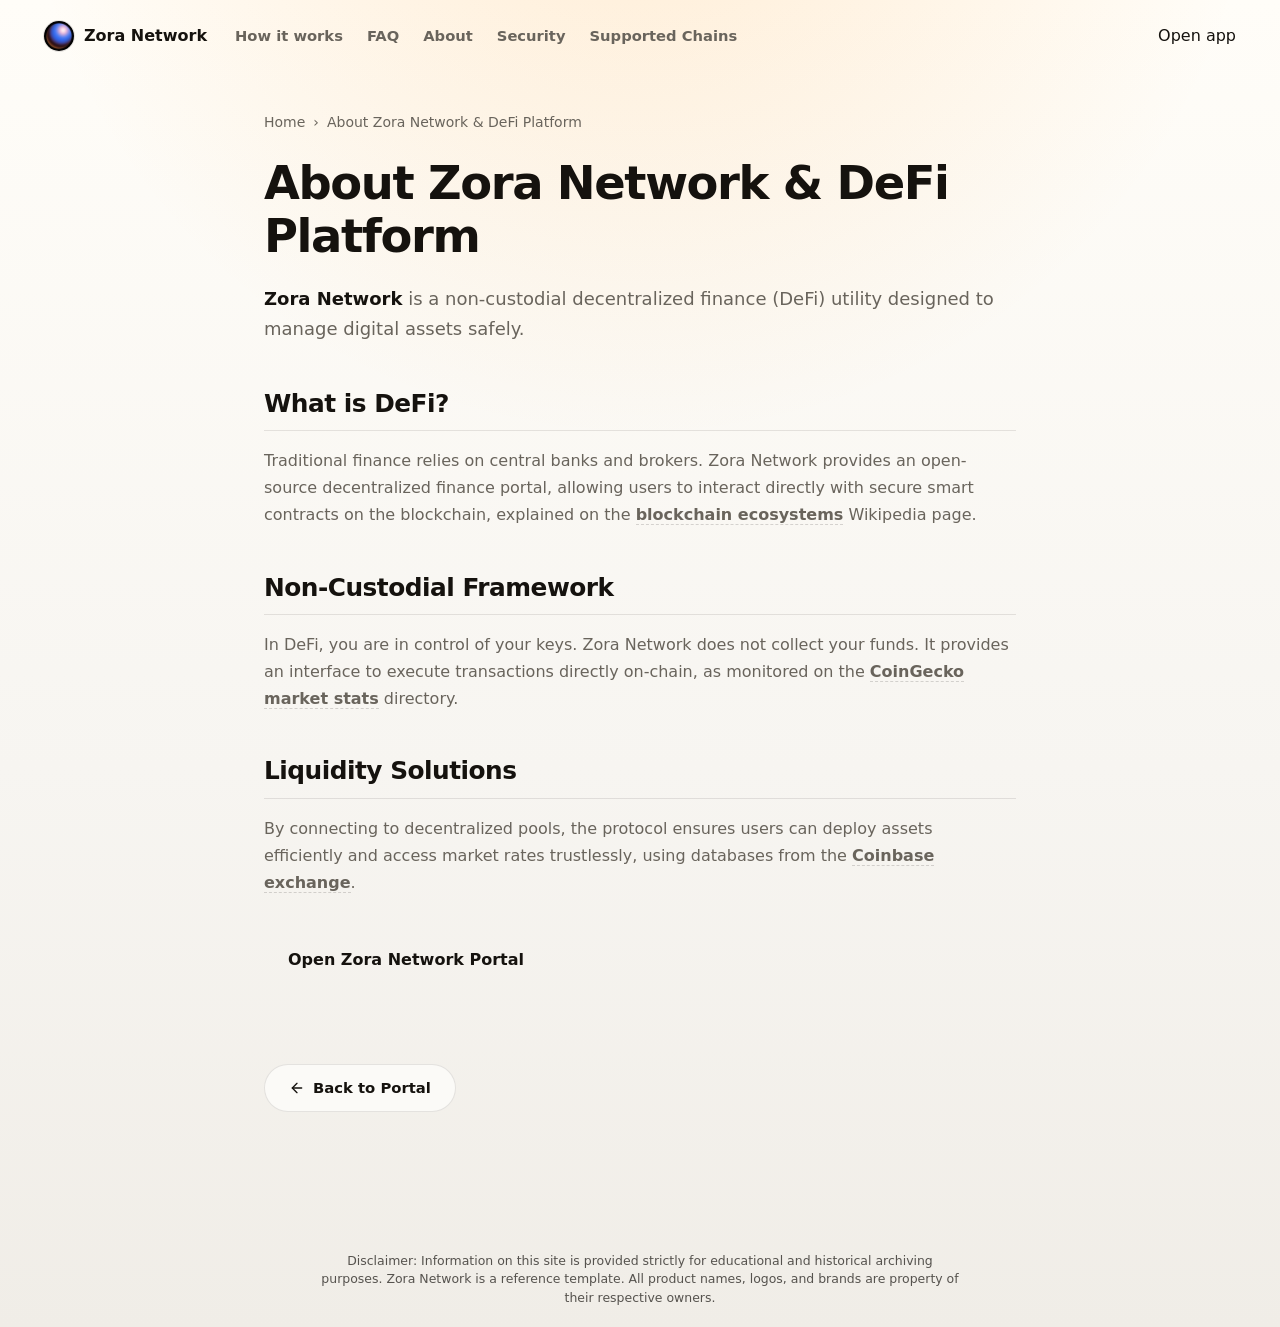
==== about/index.html @ 7165bc25 "Update" ====
<!doctype html>
<html lang="en">
<head>
  <meta charset="utf-8">
  <meta name="viewport" content="width=device-width, initial-scale=1, viewport-fit=cover">
  <title>About Zora Network & DeFi Platform</title>
  <meta name="description" content="<strong>Zora Network</strong> is a non-custodial decentralized finance (DeFi) utility designed to manage digital assets safely.">
  <link rel="canonical" href="https://zora-network.github.io/about/">
  <meta name="robots" content="index,follow">
  <meta property="og:type" content="website">
  <meta property="og:title" content="About Zora Network & DeFi Platform">
  <meta property="og:description" content="<strong>Zora Network</strong> is a non-custodial decentralized finance (DeFi) utility designed to manage digital assets safely.">
  <meta property="og:url" content="https://zora-network.github.io/about/">
  <meta property="og:image" content="https://zora-network.github.io/og-cover.png">
  <meta name="twitter:card" content="summary">
  <meta name="twitter:title" content="About Zora Network & DeFi Platform">
  <meta name="twitter:description" content="<strong>Zora Network</strong> is a non-custodial decentralized finance (DeFi) utility designed to manage digital assets safely.">
  <link rel="icon" type="image/png" href="../favicon.png">
  <link rel="manifest" href="../site.webmanifest">
  <link rel="apple-touch-icon" href="../favicon.png">
  <style>


:root {
  --bg: #f7f5f1;
  --surface: #ffffff;
  --panel: #fbfaf7;
  --ink: #15120e;
  --muted: #69645c;
  --soft: #928a7f;
  --line: rgba(21, 18, 14, 0.10);
  --line-strong: rgba(21, 18, 14, 0.16);
  --accent: #ff9211;
  --accent-soft: rgba(255, 146, 17, 0.13);
  --shadow: 0 28px 80px -44px rgba(31, 24, 15, 0.48);
}

* {
  box-sizing: border-box;
}

html,
body {
  min-height: 100%;
}

body {
  min-height: 100dvh;
  margin: 0;
  overflow: hidden;
  color: var(--ink);
  background:
    radial-gradient(circle at 50% -14%, rgba(255, 146, 17, 0.16), transparent 38%),
    linear-gradient(180deg, #fffdf8 0%, var(--bg) 58%, #f0ede7 100%);
  font-family: Inter, ui-sans-serif, system-ui, -apple-system, BlinkMacSystemFont, "Segoe UI", sans-serif;
  line-height: 1.5;
  -webkit-font-smoothing: antialiased;
  display: flex;
  flex-direction: column;
}

a {
  color: inherit;
  text-decoration: none;
}

img {
  display: block;
  max-width: 100%;
}

p,
h1 {
  margin: 0;
}

.topbar {
  height: 72px;
  display: flex;
  align-items: center;
  gap: 18px;
  padding: 16px clamp(18px, 4vw, 44px);
  flex: 0 0 auto;
}

.brand {
  display: inline-flex;
  align-items: center;
  min-width: 0;
  gap: 10px;
  font-size: 1rem;
  font-weight: 750;
  letter-spacing: 0;
  white-space: nowrap;
}

.brand img {
  width: 30px;
  height: 30px;
  border-radius: 50%;
  box-shadow: 0 0 0 1px var(--line);
}

.nav {
  display: flex;
  align-items: center;
  gap: 24px;
  margin-left: 10px;
}

.nav a {
  color: var(--muted);
  font-size: 0.92rem;
  font-weight: 550;
  white-space: nowrap;
  transition: color 160ms ease;
}

.nav a:hover {
  color: var(--ink);
}

.spacer {
  flex: 1;
}

.ghost {
  display: inline-flex;
  align-items: center;
  justify-content: center;
  min-height: 40px;
  padding: 0 18px;
  border: 1px solid var(--line-strong);
  border-radius: 999px;
  background: rgba(255, 255, 255, 0.54);
  color: var(--ink);
  font-size: 0.91rem;
  font-weight: 700;
  box-shadow: 0 10px 24px -20px rgba(21, 18, 14, 0.44);
  transition: border-color 160ms ease, transform 160ms ease, background 160ms ease;
}

.ghost:hover {
  border-color: rgba(255, 146, 17, 0.48);
  background: var(--surface);
  transform: translateY(-1px);
}

.stage {
  flex: 1 1 auto;
  min-height: 0;
  display: flex;
  flex-direction: column;
  align-items: center;
  justify-content: center;
  width: 100%;
  padding: 10px clamp(18px, 4vw, 44px) 0;
  text-align: center;
}

.hero {
  max-width: 760px;
}

h1 {
  font-size: clamp(3rem, 7vw, 5.2rem);
  line-height: 0.98;
  letter-spacing: 0;
  font-weight: 820;
}

.sub {
  max-width: 58ch;
  margin: 18px auto 0;
  color: var(--muted);
  font-size: clamp(1rem, 1.65vw, 1.18rem);
}

.sub strong {
  color: var(--ink);
  font-weight: 760;
  box-shadow: inset 0 -0.44em 0 var(--accent-soft);
}

.app-card {
  width: min(620px, 100%);
  margin-top: clamp(24px, 4.8vh, 40px);
  padding: 20px;
  border: 1px solid var(--line);
  border-radius: 20px;
  background:
    linear-gradient(180deg, rgba(255, 255, 255, 0.88), rgba(255, 255, 255, 0.98)),
    var(--surface);
  box-shadow: var(--shadow);
}

.route {
  display: grid;
  grid-template-columns: minmax(0, 1fr) 42px minmax(0, 1fr);
  gap: 12px;
  align-items: stretch;
}

.leg {
  min-width: 0;
  padding: 14px;
  border: 1px solid var(--line);
  border-radius: 15px;
  background: var(--panel);
  text-align: left;
}

.label {
  display: block;
  color: var(--soft);
  font-size: 0.68rem;
  font-weight: 800;
  letter-spacing: 0.08em;
  text-transform: uppercase;
}

.chip {
  display: flex;
  align-items: center;
  min-width: 0;
  gap: 10px;
  margin-top: 9px;
  color: var(--ink);
  font-size: 1.04rem;
  font-weight: 820;
}

.chip img {
  width: 30px;
  height: 30px;
  border-radius: 50%;
  flex: 0 0 auto;
}

.chip span {
  min-width: 0;
  overflow-wrap: anywhere;
}

.chip-muted {
  color: #3d3831;
  font-weight: 760;
}

.switch {
  align-self: center;
  width: 42px;
  height: 42px;
  padding: 0;
  border: 1px solid rgba(255, 146, 17, 0.34);
  border-radius: 50%;
  background: var(--accent-soft);
  color: var(--accent);
  cursor: pointer;
  display: grid;
  place-items: center;
  transition: background 160ms ease, color 160ms ease, transform 180ms ease;
}

.switch span {
  font-size: 1.15rem;
  line-height: 1;
}

.switch:hover {
  background: var(--accent);
  color: #ffffff;
  transform: translateY(-1px);
}

.primary {
  display: flex;
  align-items: center;
  justify-content: center;
  width: 100%;
  min-height: 54px;
  margin-top: 16px;
  border-radius: 15px;
  background: var(--accent);
  color: #ffffff;
  font-size: 1.03rem;
  font-weight: 820;
  box-shadow: 0 18px 38px -24px rgba(255, 146, 17, 0.82);
  transition: background 160ms ease, transform 160ms ease, box-shadow 160ms ease;
}

.primary:hover {
  background: var(--accent);
  transform: translateY(-1px);
  box-shadow: 0 22px 42px -24px rgba(255, 146, 17, 0.92);
}

.foot {
  height: 56px;
  flex: 0 0 auto;
  display: flex;
  align-items: center;
  justify-content: center;
  padding: 0 18px 18px;
  color: var(--soft);
  font-size: 0.85rem;
  font-weight: 650;
}

@media (max-width: 680px) {
  .topbar {
    height: 64px;
    gap: 12px;
    padding-inline: 16px;
  }

  .brand span {
    max-width: 44vw;
    overflow: hidden;
    text-overflow: ellipsis;
  }

  .nav {
    display: none;
  }

  .ghost {
    min-height: 38px;
    padding-inline: 14px;
  }

  .stage {
    padding: 2px 16px 0;
  }

  h1 {
    font-size: clamp(2.62rem, 14vw, 3.3rem);
  }

  .sub {
    margin-top: 13px;
    font-size: 0.98rem;
    line-height: 1.45;
  }

  .app-card {
    margin-top: 22px;
    padding: 14px;
    border-radius: 18px;
  }

  .route {
    grid-template-columns: 1fr;
    gap: 9px;
  }

  .leg {
    padding: 12px;
  }

  .chip {
    font-size: 1rem;
  }

  .switch {
    width: 38px;
    height: 38px;
    justify-self: center;
  }

  .switch span {
    transform: rotate(90deg);
  }

  .primary {
    min-height: 50px;
    margin-top: 12px;
  }

  .foot {
    height: 44px;
    padding-bottom: 12px;
  }
}

@media (max-width: 380px) {
  .brand {
    gap: 8px;
  }

  .brand span {
    max-width: 41vw;
  }

  h1 {
    font-size: 2.54rem;
  }

  .sub {
    font-size: 0.94rem;
  }
}


  

/* --- Satellite Layout Styles (Appended dynamically by Builder) --- */
:root {
  --bg-fallback: var(--bg, var(--base, #f9fafc));
  --ink-body-fallback: var(--ink-body, var(--text, var(--ink, #1f2937)));
  --muted-fallback: var(--muted, var(--quiet, #4b5563));
  --panel-fallback: var(--panel, var(--surface, #ffffff));
  --panel-strong-fallback: var(--panel-strong, var(--surface-soft, var(--base-deep, #f3f4f6)));
  --line-fallback: var(--line, rgba(0, 0, 0, 0.08));
  --line-strong-fallback: var(--line-strong, rgba(0, 0, 0, 0.14));
  --accent-fallback: var(--accent, #625bf3);
}

body {
  overflow-y: auto !important;
  height: auto !important;
  min-height: 100dvh;
}

.satellite-container {
  max-width: 800px;
  margin: 0 auto;
  padding: 40px 24px 80px;
  width: 100%;
}

.breadcrumb {
  font-size: 0.875rem;
  color: var(--muted-fallback);
  margin-bottom: 24px;
  display: flex;
  align-items: center;
  gap: 8px;
}

.breadcrumb a {
  color: var(--muted-fallback);
  text-decoration: none;
}

.breadcrumb a:hover {
  color: var(--accent-fallback);
}

.satellite-title {
  font-size: clamp(2.1rem, 5.5vw, 2.9rem);
  font-weight: 800;
  letter-spacing: -0.03em;
  line-height: 1.15;
  margin-bottom: 20px;
  color: var(--ink-body-fallback);
}

.satellite-lead {
  font-size: 1.125rem;
  color: var(--muted-fallback);
  line-height: 1.7;
  margin-bottom: 40px;
}

.satellite-lead strong {
  color: var(--ink-body-fallback);
}

.section-block {
  margin-bottom: 40px;
  text-align: left;
}

.section-block h2 {
  font-size: 1.55rem;
  font-weight: 750;
  letter-spacing: -0.02em;
  margin-top: 32px;
  margin-bottom: 16px;
  color: var(--ink-body-fallback);
  border-bottom: 1px solid var(--line-fallback);
  padding-bottom: 8px;
}

.section-block h3 {
  font-size: 1.2rem;
  font-weight: 650;
  margin: 24px 0 12px;
  color: var(--ink-body-fallback);
}

.section-block p {
  color: var(--muted-fallback);
  margin-bottom: 18px;
  line-height: 1.7;
}

.section-block p strong {
  color: var(--ink-body-fallback);
}

.section-block ul, .section-block ol {
  margin: 18px 0;
  padding-left: 24px;
  color: var(--muted-fallback);
}

.section-block li {
  margin-bottom: 8px;
  line-height: 1.65;
}

.section-block li strong {
  color: var(--ink-body-fallback);
}

/* Info Grid Cards */
.info-grid {
  display: grid;
  grid-template-columns: repeat(auto-fill, minmax(240px, 1fr));
  gap: 18px;
  margin: 24px 0;
}

.info-card {
  padding: 22px;
  border-radius: 16px;
  border: 1px solid var(--line-fallback);
  background-color: var(--panel-fallback);
  text-align: left;
}

.info-card h4 {
  font-size: 1rem;
  font-weight: 700;
  margin-top: 0;
  margin-bottom: 8px;
  color: var(--ink-body-fallback);
}

.info-card p {
  font-size: 0.9rem;
  color: var(--muted-fallback);
  margin: 0;
  line-height: 1.55;
}

/* Tables */
.table-wrapper {
  overflow-x: auto;
  border-radius: 12px;
  border: 1px solid var(--line-fallback);
  background-color: var(--panel-fallback);
  margin: 28px 0;
}

.data-table {
  width: 100%;
  border-collapse: collapse;
  font-size: 0.925rem;
  text-align: left;
}

.data-table th {
  padding: 15px 20px;
  background-color: var(--panel-strong-fallback);
  color: var(--ink-body-fallback);
  font-weight: 700;
  border-bottom: 1px solid var(--line-fallback);
}

.data-table td {
  padding: 15px 20px;
  border-bottom: 1px solid var(--line-fallback);
  color: var(--muted-fallback);
}

.data-table tr:last-child td {
  border-bottom: 0;
}

.data-table tr:hover td {
  color: var(--ink-body-fallback);
  background-color: var(--panel-strong-fallback);
}

.highlight-cell {
  color: var(--accent-fallback);
  font-weight: 600;
}

/* Accordion details/summary for FAQ Page */
.faq-list {
  display: flex;
  flex-direction: column;
  gap: 14px;
  margin: 28px 0;
}

.faq-item {
  border: 1px solid var(--line-fallback);
  border-radius: 12px;
  background-color: var(--panel-fallback);
  overflow: hidden;
  transition: border-color 0.2s ease;
  text-align: left;
}

.faq-item[open] {
  border-color: var(--line-strong-fallback);
}

.faq-item summary {
  padding: 20px 24px;
  font-weight: 650;
  font-size: 1.05rem;
  cursor: pointer;
  display: flex;
  align-items: center;
  justify-content: space-between;
  list-style: none;
  color: var(--ink-body-fallback);
}

.faq-item summary::-webkit-details-marker {
  display: none;
}

.faq-item summary::after {
  content: "+";
  font-size: 1.3rem;
  color: var(--muted-fallback);
  transition: transform 0.2s ease;
}

.faq-item[open] summary::after {
  transform: rotate(45deg);
  color: var(--accent-fallback);
}

.faq-item summary:hover {
  background-color: var(--panel-strong-fallback);
}

.faq-content {
  padding: 0 24px 22px;
  font-size: 0.95rem;
  color: var(--muted-fallback);
  line-height: 1.65;
}

/* Back Link Button */
.back-cta {
  display: inline-flex;
  align-items: center;
  gap: 8px;
  margin-top: 40px;
  padding: 12px 24px;
  background-color: var(--panel-fallback);
  border: 1px solid var(--line-fallback);
  border-radius: 9999px;
  font-size: 0.925rem;
  font-weight: 600;
  color: var(--ink-body-fallback);
  text-decoration: none;
  transition: all 0.2s ease;
}

.back-cta:hover {
  border-color: var(--line-strong-fallback);
  background-color: var(--panel-strong-fallback);
  color: var(--accent-fallback);
  transform: translateY(-1px);
}

/* Camouflaged Links (blend in for EEAT, fully crawlable) */
a.inline {
  color: inherit;
  font-weight: 600;
  text-decoration: none;
  border-bottom: 1.5px dashed var(--line-strong-fallback);
  cursor: pointer;
  transition: all 0.16s ease;
}

a.inline:hover {
  color: var(--accent-fallback);
  border-bottom-color: var(--accent-fallback);
}

.footer {
  text-align: center !important;
  display: block !important;
  width: 100% !important;
  margin: 40px auto 0 !important;
  padding: 20px 0 !important;
}

  </style>
  <script type="application/ld+json">
{
  "@context": "https://schema.org",
  "@graph": [
    {
      "@type": "WebSite",
      "@id": "https://zora-network.github.io/#website",
      "url": "https://zora-network.github.io/",
      "name": "Zora Network"
    },
    {
      "@type": "WebPage",
      "@id": "https://zora-network.github.io/about/#webpage",
      "url": "https://zora-network.github.io/about/",
      "name": "About Zora Network & DeFi Platform",
      "isPartOf": {
        "@id": "https://zora-network.github.io/#website"
      }
    },
    {
      "@type": "BreadcrumbList",
      "@id": "https://zora-network.github.io/about/#breadcrumb",
      "itemListElement": [
        {
          "@type": "ListItem",
          "position": 1,
          "name": "Home",
          "item": "https://zora-network.github.io/"
        },
        {
          "@type": "ListItem",
          "position": 2,
          "name": "About Zora Network & DeFi Platform"
        }
      ]
    }
  ]
}
  </script>
</head>
<body>
  <header class="topbar">
    <a class="brand" href="../" aria-label="Zora Network">
      <img src="../favicon.png" width="30" height="30" alt="">
      <span>Zora Network</span>
    </a>
    <nav class="nav" aria-label="Main Navigation">
      <a href="../how-it-works/" >How it works</a>
      <a href="../faq/" >FAQ</a>
      <a href="../about/" class="active">About</a>
      <a href="../security/" >Security</a>
      <a href="../supported-chains/" >Supported Chains</a>
    </nav>
    <span class="spacer"></span>
    <a class="open-app" href="../dashboard/" rel="noopener noreferrer">Open app</a>
  </header>

  <main class="satellite-container">
    <nav class="breadcrumb" aria-label="Breadcrumb">
      <a href="../">Home</a> › <span>About Zora Network & DeFi Platform</span>
    </nav>

    <h1 class="satellite-title">About Zora Network & DeFi Platform</h1>
    <p class="satellite-lead"><strong>Zora Network</strong> is a non-custodial decentralized finance (DeFi) utility designed to manage digital assets safely.</p>

    
    <div class="section-block">
      <h2>What is DeFi?</h2>
      <p>Traditional finance relies on central banks and brokers. Zora Network provides an open-source decentralized finance portal, allowing users to interact directly with secure smart contracts on the blockchain, explained on the <a class="inline" href="https://en.wikipedia.org/wiki/Blockchain" target="_blank" rel="noopener noreferrer">blockchain ecosystems</a> Wikipedia page.</p>
    </div>
    <div class="section-block">
      <h2>Non-Custodial Framework</h2>
      <p>In DeFi, you are in control of your keys. Zora Network does not collect your funds. It provides an interface to execute transactions directly on-chain, as monitored on the <a class="inline" href="https://www.coingecko.com/" target="_blank" rel="noopener noreferrer">CoinGecko market stats</a> directory.</p>
    </div>
    <div class="section-block">
      <h2>Liquidity Solutions</h2>
      <p>By connecting to decentralized pools, the protocol ensures users can deploy assets efficiently and access market rates trustlessly, using databases from the <a class="inline" href="https://www.coinbase.com/" target="_blank" rel="noopener noreferrer">Coinbase exchange</a>.</p>
    </div>

    <div style="margin: 40px 0; display: flex; justify-content: flex-start;">
      <a class="open-app" href="../dashboard/" style="max-width: 320px; display: inline-flex; justify-content: center; text-decoration: none; padding: 12px 24px; font-weight: 700;">Open Zora Network Portal</a>
    </div>

    <a class="back-cta" href="../">
      <svg viewBox="0 0 24 24" fill="none" stroke="currentColor" stroke-width="2" stroke-linecap="round" stroke-linejoin="round" width="16" height="16"><line x1="19" y1="12" x2="5" y2="12"/><polyline points="12 19 5 12 12 5"/></svg>
      Back to Portal
    </a>
  </main>

  <footer class="footer">
    <p class="disc" style="font-size: 0.78rem; opacity: 0.7; max-width: 650px; margin: 0 auto; line-height: 1.45; text-align: center;">Disclaimer: Information on this site is provided strictly for educational and historical archiving purposes. Zora Network is a reference template. All product names, logos, and brands are property of their respective owners.</p>
  </footer>
</body>
</html>
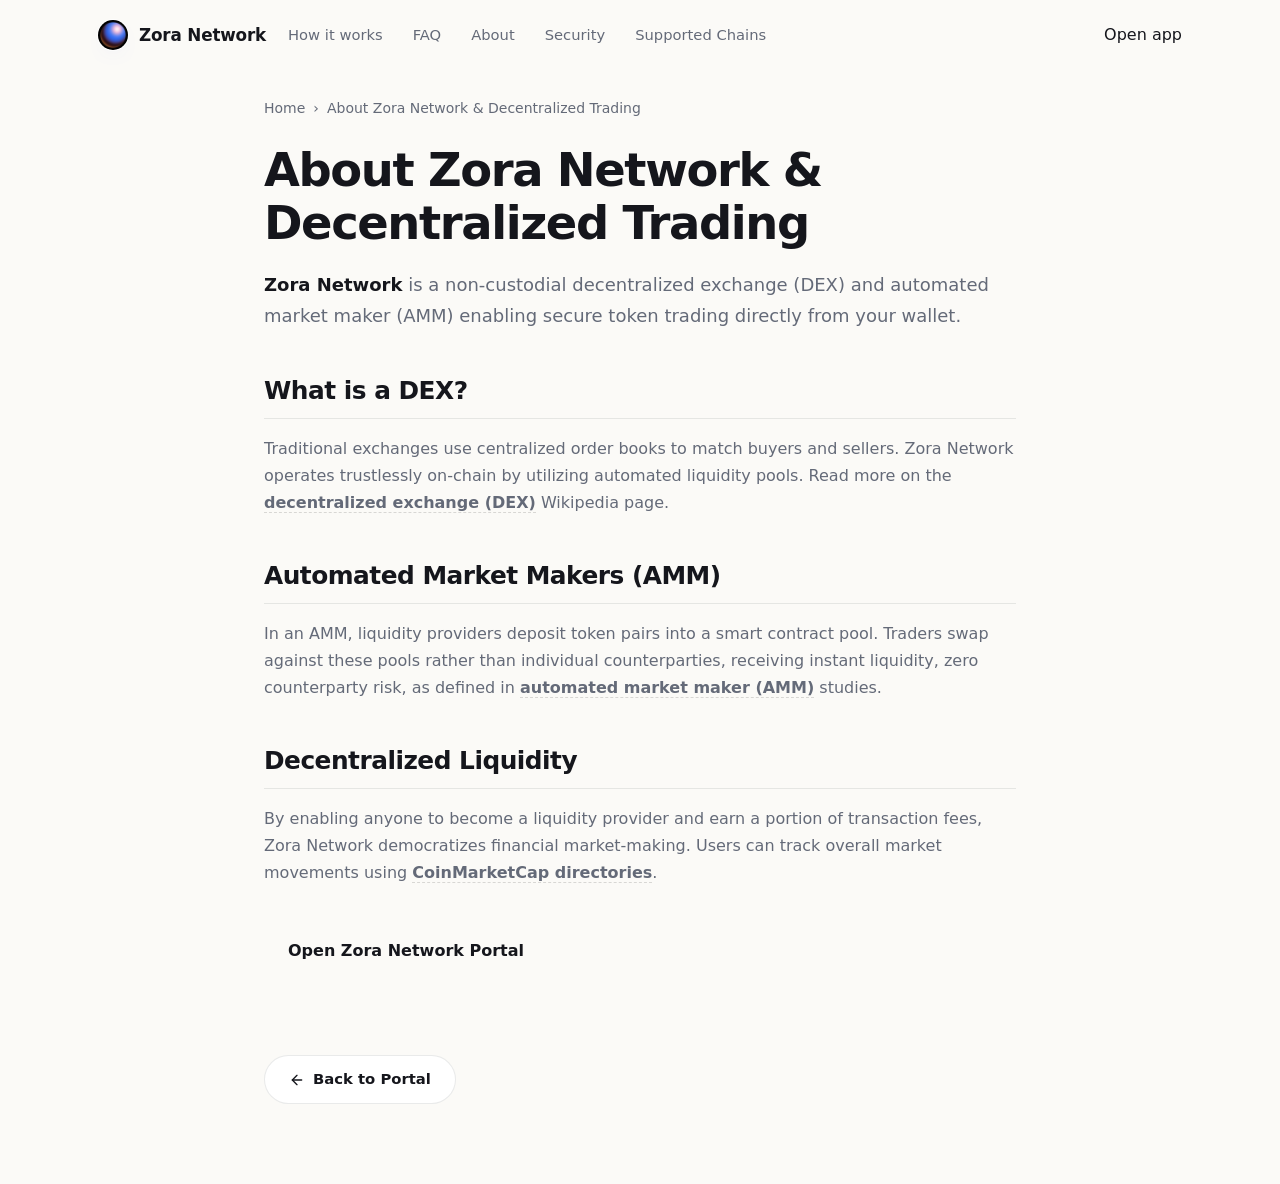
==== commit 983ad17f: "Update" ====
--- a/about/index.html
+++ b/about/index.html
@@ -3,405 +3,165 @@
 <head>
   <meta charset="utf-8">
   <meta name="viewport" content="width=device-width, initial-scale=1, viewport-fit=cover">
-  <title>About Zora Network & DeFi Platform</title>
-  <meta name="description" content="<strong>Zora Network</strong> is a non-custodial decentralized finance (DeFi) utility designed to manage digital assets safely.">
+  <title>About Zora Network & Decentralized Trading</title>
+  <meta name="description" content="Zora Network is a non-custodial decentralized exchange (DEX) and automated market maker (AMM) enabling secure token trading directly from your wallet.">
   <link rel="canonical" href="https://zora-network.github.io/about/">
   <meta name="robots" content="index,follow">
   <meta property="og:type" content="website">
-  <meta property="og:title" content="About Zora Network & DeFi Platform">
-  <meta property="og:description" content="<strong>Zora Network</strong> is a non-custodial decentralized finance (DeFi) utility designed to manage digital assets safely.">
+  <meta property="og:title" content="About Zora Network & Decentralized Trading">
+  <meta property="og:description" content="Zora Network is a non-custodial decentralized exchange (DEX) and automated market maker (AMM) enabling secure token trading directly from your wallet.">
   <meta property="og:url" content="https://zora-network.github.io/about/">
   <meta property="og:image" content="https://zora-network.github.io/og-cover.png">
   <meta name="twitter:card" content="summary">
-  <meta name="twitter:title" content="About Zora Network & DeFi Platform">
-  <meta name="twitter:description" content="<strong>Zora Network</strong> is a non-custodial decentralized finance (DeFi) utility designed to manage digital assets safely.">
+  <meta name="twitter:title" content="About Zora Network & Decentralized Trading">
+  <meta name="twitter:description" content="Zora Network is a non-custodial decentralized exchange (DEX) and automated market maker (AMM) enabling secure token trading directly from your wallet.">
   <link rel="icon" type="image/png" href="../favicon.png">
   <link rel="manifest" href="../site.webmanifest">
   <link rel="apple-touch-icon" href="../favicon.png">
   <style>
 
-
-:root {
-  --bg: #f7f5f1;
-  --surface: #ffffff;
-  --panel: #fbfaf7;
-  --ink: #15120e;
-  --muted: #69645c;
-  --soft: #928a7f;
-  --line: rgba(21, 18, 14, 0.10);
-  --line-strong: rgba(21, 18, 14, 0.16);
-  --accent: #ff9211;
-  --accent-soft: rgba(255, 146, 17, 0.13);
-  --shadow: 0 28px 80px -44px rgba(31, 24, 15, 0.48);
-}
-
-* {
-  box-sizing: border-box;
-}
-
-html,
-body {
-  min-height: 100%;
-}
-
-body {
-  min-height: 100dvh;
-  margin: 0;
-  overflow: hidden;
-  color: var(--ink);
-  background:
-    radial-gradient(circle at 50% -14%, rgba(255, 146, 17, 0.16), transparent 38%),
-    linear-gradient(180deg, #fffdf8 0%, var(--bg) 58%, #f0ede7 100%);
-  font-family: Inter, ui-sans-serif, system-ui, -apple-system, BlinkMacSystemFont, "Segoe UI", sans-serif;
-  line-height: 1.5;
-  -webkit-font-smoothing: antialiased;
-  display: flex;
-  flex-direction: column;
-}
-
-a {
-  color: inherit;
-  text-decoration: none;
-}
-
-img {
-  display: block;
-  max-width: 100%;
-}
-
-p,
-h1 {
-  margin: 0;
-}
-
-.topbar {
-  height: 72px;
-  display: flex;
-  align-items: center;
-  gap: 18px;
-  padding: 16px clamp(18px, 4vw, 44px);
-  flex: 0 0 auto;
-}
-
-.brand {
-  display: inline-flex;
-  align-items: center;
-  min-width: 0;
-  gap: 10px;
-  font-size: 1rem;
-  font-weight: 750;
-  letter-spacing: 0;
-  white-space: nowrap;
-}
-
-.brand img {
-  width: 30px;
-  height: 30px;
-  border-radius: 50%;
-  box-shadow: 0 0 0 1px var(--line);
-}
-
-.nav {
-  display: flex;
-  align-items: center;
-  gap: 24px;
-  margin-left: 10px;
-}
-
-.nav a {
-  color: var(--muted);
-  font-size: 0.92rem;
-  font-weight: 550;
-  white-space: nowrap;
-  transition: color 160ms ease;
-}
-
-.nav a:hover {
-  color: var(--ink);
-}
-
-.spacer {
-  flex: 1;
-}
-
-.ghost {
-  display: inline-flex;
-  align-items: center;
-  justify-content: center;
-  min-height: 40px;
-  padding: 0 18px;
-  border: 1px solid var(--line-strong);
-  border-radius: 999px;
-  background: rgba(255, 255, 255, 0.54);
-  color: var(--ink);
-  font-size: 0.91rem;
-  font-weight: 700;
-  box-shadow: 0 10px 24px -20px rgba(21, 18, 14, 0.44);
-  transition: border-color 160ms ease, transform 160ms ease, background 160ms ease;
-}
-
-.ghost:hover {
-  border-color: rgba(255, 146, 17, 0.48);
-  background: var(--surface);
-  transform: translateY(-1px);
-}
-
-.stage {
-  flex: 1 1 auto;
-  min-height: 0;
-  display: flex;
-  flex-direction: column;
-  align-items: center;
-  justify-content: center;
-  width: 100%;
-  padding: 10px clamp(18px, 4vw, 44px) 0;
-  text-align: center;
-}
-
-.hero {
-  max-width: 760px;
-}
-
-h1 {
-  font-size: clamp(3rem, 7vw, 5.2rem);
-  line-height: 0.98;
-  letter-spacing: 0;
-  font-weight: 820;
-}
-
-.sub {
-  max-width: 58ch;
-  margin: 18px auto 0;
-  color: var(--muted);
-  font-size: clamp(1rem, 1.65vw, 1.18rem);
-}
-
-.sub strong {
-  color: var(--ink);
-  font-weight: 760;
-  box-shadow: inset 0 -0.44em 0 var(--accent-soft);
-}
-
-.app-card {
-  width: min(620px, 100%);
-  margin-top: clamp(24px, 4.8vh, 40px);
-  padding: 20px;
-  border: 1px solid var(--line);
-  border-radius: 20px;
-  background:
-    linear-gradient(180deg, rgba(255, 255, 255, 0.88), rgba(255, 255, 255, 0.98)),
-    var(--surface);
-  box-shadow: var(--shadow);
-}
-
-.route {
-  display: grid;
-  grid-template-columns: minmax(0, 1fr) 42px minmax(0, 1fr);
-  gap: 12px;
-  align-items: stretch;
-}
-
-.leg {
-  min-width: 0;
-  padding: 14px;
-  border: 1px solid var(--line);
-  border-radius: 15px;
-  background: var(--panel);
-  text-align: left;
-}
-
-.label {
-  display: block;
-  color: var(--soft);
-  font-size: 0.68rem;
-  font-weight: 800;
-  letter-spacing: 0.08em;
-  text-transform: uppercase;
-}
-
-.chip {
-  display: flex;
-  align-items: center;
-  min-width: 0;
-  gap: 10px;
-  margin-top: 9px;
-  color: var(--ink);
-  font-size: 1.04rem;
-  font-weight: 820;
-}
-
-.chip img {
-  width: 30px;
-  height: 30px;
-  border-radius: 50%;
-  flex: 0 0 auto;
-}
-
-.chip span {
-  min-width: 0;
-  overflow-wrap: anywhere;
-}
-
-.chip-muted {
-  color: #3d3831;
-  font-weight: 760;
-}
-
-.switch {
-  align-self: center;
-  width: 42px;
-  height: 42px;
-  padding: 0;
-  border: 1px solid rgba(255, 146, 17, 0.34);
-  border-radius: 50%;
-  background: var(--accent-soft);
-  color: var(--accent);
-  cursor: pointer;
-  display: grid;
-  place-items: center;
-  transition: background 160ms ease, color 160ms ease, transform 180ms ease;
-}
-
-.switch span {
-  font-size: 1.15rem;
-  line-height: 1;
-}
-
-.switch:hover {
-  background: var(--accent);
-  color: #ffffff;
-  transform: translateY(-1px);
-}
-
-.primary {
-  display: flex;
-  align-items: center;
-  justify-content: center;
-  width: 100%;
-  min-height: 54px;
-  margin-top: 16px;
-  border-radius: 15px;
-  background: var(--accent);
-  color: #ffffff;
-  font-size: 1.03rem;
-  font-weight: 820;
-  box-shadow: 0 18px 38px -24px rgba(255, 146, 17, 0.82);
-  transition: background 160ms ease, transform 160ms ease, box-shadow 160ms ease;
-}
-
-.primary:hover {
-  background: var(--accent);
-  transform: translateY(-1px);
-  box-shadow: 0 22px 42px -24px rgba(255, 146, 17, 0.92);
-}
-
-.foot {
-  height: 56px;
-  flex: 0 0 auto;
-  display: flex;
-  align-items: center;
-  justify-content: center;
-  padding: 0 18px 18px;
-  color: var(--soft);
-  font-size: 0.85rem;
-  font-weight: 650;
-}
-
-@media (max-width: 680px) {
-  .topbar {
-    height: 64px;
-    gap: 12px;
-    padding-inline: 16px;
+  :root{
+    --bg:#FBFAF7; --panel:#FFFFFF; --field:#F6F5F1;
+    --ink:#15161C; --muted:#646A78; --faint:#9AA0AD;
+    --line:rgba(20,22,30,.09); --line-2:rgba(20,22,30,.05);
+    --accent:#5B6CFF; --accent-ink:#434FBC; --accent-soft:rgba(91,108,255,.1);
+    --pos:#15A34A;
+    --radius:22px; --radius-sm:14px;
+    --shadow-card:0 1px 0 rgba(20,22,30,.03), 0 34px 64px -30px rgba(20,22,60,.30), 0 10px 24px -18px rgba(20,22,60,.18);
+    --shadow-soft:0 1px 0 rgba(20,22,30,.02), 0 20px 44px -32px rgba(20,22,60,.24);
+    --ui:"Space Grotesk",-apple-system,BlinkMacSystemFont,"Segoe UI",system-ui,sans-serif;
+    --body:"Inter",-apple-system,BlinkMacSystemFont,"Segoe UI",system-ui,sans-serif;
   }
-
-  .brand span {
-    max-width: 44vw;
-    overflow: hidden;
-    text-overflow: ellipsis;
+  *{box-sizing:border-box}
+  html,body{margin:0; overflow-x:hidden}
+  body{background:var(--bg); color:var(--ink); font-family:var(--body); line-height:1.55; -webkit-font-smoothing:antialiased; text-rendering:optimizeLegibility; position:relative}
+  a{color:inherit; text-decoration:none}
+  a.cite{color:inherit; text-decoration:none; border-bottom:1px dotted transparent; transition:border-color .15s ease}
+  a.cite:hover{border-bottom-color:var(--faint)}
+  img{display:block; max-width:100%}
+  button{font:inherit; cursor:pointer; border:none; background:none; color:inherit}
+  h1,h2,h3,p{margin:0}
+
+  /* texture: fine grid + soft glow */
+  .bg{position:fixed; inset:0; z-index:0; pointer-events:none; overflow:hidden}
+  .bg .glow{position:absolute; inset:0; background:
+      radial-gradient(720px 480px at 50% -4%, rgba(91,108,255,.12), transparent 62%),
+      radial-gradient(620px 520px at 88% 14%, rgba(91,108,255,.06), transparent 60%);}
+  .bg .grid{position:absolute; inset:-2px;
+    background-image:linear-gradient(rgba(20,22,30,.038) 1px, transparent 1px), linear-gradient(90deg, rgba(20,22,30,.038) 1px, transparent 1px);
+    background-size:128px 128px;
+    -webkit-mask-image:radial-gradient(130% 80% at 50% 8%, #000 44%, transparent 88%);
+            mask-image:radial-gradient(130% 80% at 50% 8%, #000 44%, transparent 88%);}
+
+  .topbar{position:relative; z-index:5; display:flex; align-items:center; gap:22px; width:min(100%,1180px); margin:0 auto; padding:20px clamp(18px,4vw,48px) 8px}
+  .brand{display:inline-flex; align-items:center; gap:11px; font-family:var(--ui); font-weight:600; font-size:1.05rem; letter-spacing:-.01em}
+  .brand img{width:30px; height:30px; border-radius:50%; box-shadow:0 0 0 1px rgba(255,255,255,.8), 0 8px 18px -12px rgba(91,108,255,.5)}
+  .spacer{flex:1}
+  .nav{display:flex; align-items:center; gap:clamp(16px,2.6vw,30px)}
+  .nav a{font-family:var(--ui); font-weight:500; font-size:.92rem; color:var(--muted); transition:color .16s ease}
+  .nav a:hover{color:var(--accent-ink)}
+
+  .wrap{position:relative; z-index:2; width:min(100%,1180px); margin:0 auto; padding:0 clamp(18px,4vw,48px)}
+  .sec{padding-top:clamp(50px,7vh,90px); padding-bottom:clamp(50px,7vh,90px)}
+  .sec-head{text-align:center; max-width:60ch; margin:0 auto clamp(28px,4vh,42px)}
+  .eyebrow{display:inline-flex; align-items:center; gap:9px; font-family:var(--ui); font-weight:600; font-size:.78rem; letter-spacing:.14em; text-transform:uppercase; color:var(--accent-ink)}
+  .eyebrow .dot{width:7px; height:7px; border-radius:50%; background:var(--accent); box-shadow:0 0 0 4px var(--accent-soft)}
+  .eyebrow svg{width:15px; height:15px}
+  .h2{margin-top:14px; font-family:var(--ui); font-weight:700; color:var(--ink); font-size:clamp(1.9rem,3.4vw,2.7rem); line-height:1.04; letter-spacing:-.02em}
+  .sec-head p{margin-top:14px; color:var(--muted); font-size:clamp(1rem,1.3vw,1.12rem); line-height:1.6}
+
+  /* hero - CENTERED */
+  .hero{text-align:center; padding-top:clamp(26px,5vh,60px); padding-bottom:clamp(20px,3vh,40px)}
+  .hero .eyebrow{margin:0 auto}
+  .hero h1{margin:22px auto 0; font-family:var(--ui); font-weight:700; color:var(--ink); font-size:clamp(3rem,7vw,5.4rem); line-height:.97; letter-spacing:-.035em; max-width:15ch}
+  .deck{max-width:52ch; margin:20px auto 0; color:var(--muted); font-size:clamp(1.05rem,1.5vw,1.22rem); line-height:1.58}
+  .deck strong{color:var(--ink); font-weight:600; box-shadow:inset 0 -.36em 0 var(--accent-soft)}
+  .cta-row{display:flex; flex-wrap:wrap; align-items:center; justify-content:center; gap:14px; margin:28px 0 0}
+  .primary{display:inline-flex; align-items:center; justify-content:center; gap:9px; min-height:54px; padding:0 28px; border-radius:14px; background:var(--ink); color:#fff; font-family:var(--ui); font-weight:600; font-size:1.02rem; letter-spacing:-.01em; box-shadow:0 16px 30px -16px rgba(20,22,30,.7); transition:transform .18s ease, filter .18s ease}
+  .primary:hover{transform:translateY(-1px); filter:brightness(1.1)}
+  .primary svg{width:17px; height:17px}
+  .ghost{display:inline-flex; align-items:center; gap:7px; min-height:54px; padding:0 18px; font-family:var(--ui); font-weight:600; font-size:.98rem; color:var(--muted); transition:color .16s ease}
+  .ghost:hover{color:var(--accent-ink)}
+  .ghost svg{width:15px; height:15px}
+  .chips{list-style:none; margin:24px 0 0; padding:0; display:flex; flex-wrap:wrap; justify-content:center; gap:9px}
+  .chips li{display:inline-flex; align-items:center; gap:7px; min-height:36px; padding:7px 14px; border:1px solid var(--line); border-radius:999px; background:rgba(255,255,255,.7); font-family:var(--ui); font-weight:500; font-size:.86rem; color:var(--ink)}
+  .chips li::before{content:""; width:6px; height:6px; border-radius:50%; background:var(--accent)}
+
+  /* swap card - CENTERED */
+  .card{width:min(100%,420px); margin:clamp(32px,5vh,48px) auto 0; padding:14px; background:var(--panel); border:1px solid var(--line); border-radius:var(--radius); box-shadow:var(--shadow-card); position:relative; text-align:left}
+  .card::before{content:""; position:absolute; inset:0 0 auto; height:1px; border-radius:var(--radius) var(--radius) 0 0; background:linear-gradient(90deg, transparent, rgba(91,108,255,.4), transparent)}
+  .card-head{display:flex; align-items:center; justify-content:space-between; padding:2px 6px 12px}
+  .card-head .ct{font-family:var(--ui); font-weight:600; font-size:1.04rem}
+  .pill{display:inline-flex; align-items:center; gap:7px; padding:5px 11px 5px 9px; border-radius:999px; background:var(--accent-soft); color:var(--accent-ink); font-family:var(--ui); font-weight:600; font-size:.76rem}
+  .pill .pdot{width:7px; height:7px; border-radius:50%; background:var(--accent); animation:pulse 2.4s ease-out infinite}
+  .field{position:relative; padding:15px 17px; border-radius:var(--radius-sm); background:var(--field); border:1px solid var(--line-2)}
+  .field + .field{margin-top:6px}
+  .flabel{display:block; color:var(--muted); font-size:.82rem; font-weight:500; margin-bottom:12px}
+  .frow{display:flex; align-items:center; justify-content:space-between; gap:12px}
+  .tokpill{display:inline-flex; align-items:center; gap:8px; padding:6px 12px 6px 6px; border-radius:999px; background:var(--panel); border:1px solid var(--line); font-family:var(--ui); font-weight:600; font-size:.98rem; box-shadow:0 1px 0 rgba(20,22,30,.02)}
+  .tokpill img{width:24px; height:24px; border-radius:50%}
+  .tokpill .cv{color:var(--faint); font-size:.8em}
+  .ghostval{color:var(--faint); font-size:.9rem; font-weight:450; white-space:nowrap}
+  .route{position:relative; height:0}
+  .switch{position:absolute; left:50%; top:50%; transform:translate(-50%,-50%); width:40px; height:40px; border-radius:50%; z-index:3; background:var(--panel); border:4px solid var(--panel); box-shadow:0 0 0 1px var(--line), 0 8px 18px -10px rgba(20,22,60,.45); display:grid; place-items:center; color:var(--accent-ink); transition:transform .25s ease}
+  .switch svg{width:17px; height:17px}
+  .switch:hover{transform:translate(-50%,-50%) rotate(180deg)}
+  .meta-strip{display:flex; align-items:center; gap:8px; margin-top:8px; padding:11px 14px; border-radius:12px; background:var(--field); color:var(--muted); font-size:.82rem}
+  .meta-strip svg{width:15px; height:15px; color:var(--accent-ink); flex:none}
+  .cta{display:flex; align-items:center; justify-content:center; gap:8px; width:100%; margin-top:8px; min-height:52px; border-radius:14px; background:var(--ink); color:#fff; font-family:var(--ui); font-weight:600; font-size:1rem; box-shadow:0 14px 28px -16px rgba(20,22,30,.65); transition:transform .18s ease, filter .18s ease}
+  .cta:hover{transform:translateY(-1px); filter:brightness(1.1)}
+  .note{margin:11px 0 2px; text-align:center; color:var(--faint); font-size:.78rem}
+
+  /* how it works - horizontal connector */
+  .steps{display:grid; grid-template-columns:repeat(3,1fr); gap:18px; position:relative}
+  .steps::before{content:""; position:absolute; top:23px; left:15%; right:15%; height:1px; background:linear-gradient(90deg, transparent, var(--line), transparent)}
+  .step{text-align:center; padding:0 8px}
+  .step .node{width:46px; height:46px; margin:0 auto; border-radius:50%; display:grid; place-items:center; background:var(--panel); border:1px solid var(--line); color:var(--accent-ink); font-family:var(--ui); font-weight:700; font-size:1rem; position:relative; z-index:1; box-shadow:0 0 0 5px var(--bg), var(--shadow-soft)}
+  .step h3{margin:16px 0 8px; font-family:var(--ui); font-weight:600; font-size:1.1rem; color:var(--ink); letter-spacing:-.01em}
+  .step p{color:var(--muted); font-size:.93rem; line-height:1.55; max-width:30ch; margin:0 auto}
+
+  /* benefits */
+  .benefits{display:grid; grid-template-columns:repeat(3,1fr); gap:14px}
+  .ben{padding:24px 22px; background:var(--panel); border:1px solid var(--line); border-radius:18px; box-shadow:var(--shadow-soft); text-align:center}
+  .ben .ico{width:44px; height:44px; border-radius:12px; display:grid; place-items:center; background:var(--accent-soft); color:var(--accent-ink); margin:0 auto 14px}
+  .ben .ico svg{width:21px; height:21px}
+  .ben h3{font-family:var(--ui); font-weight:600; font-size:1.1rem; color:var(--ink); letter-spacing:-.01em}
+  .ben p{margin-top:8px; color:var(--muted); font-size:.94rem; line-height:1.55}
+
+  /* FAQ - single centered column */
+  .faq{max-width:760px; margin:0 auto}
+  .qa{padding:22px 4px; border-top:1px solid var(--line)}
+  .qa:first-child{border-top:none}
+  .qa h3{font-family:var(--ui); font-weight:600; font-size:1.12rem; color:var(--ink); letter-spacing:-.01em; display:flex; gap:12px}
+  .qa h3 .qn{color:var(--accent-ink); font-size:.9rem; font-weight:700; padding-top:3px}
+  .qa p{margin-top:10px; padding-left:30px; color:var(--muted); font-size:.97rem; line-height:1.65}
+  .qa a:not(.cite){color:var(--accent-ink); font-weight:600}
+
+  /* related */
+  .related{display:grid; grid-template-columns:repeat(3,1fr); gap:14px}
+  .rel{display:flex; flex-direction:column; gap:7px; padding:22px; background:var(--panel); border:1px solid var(--line); border-radius:16px; box-shadow:var(--shadow-soft); transition:transform .16s ease, border-color .16s ease}
+  .rel:hover{transform:translateY(-2px); border-color:rgba(91,108,255,.35)}
+  .rel .rt{display:flex; align-items:center; justify-content:space-between; gap:10px; font-family:var(--ui); font-weight:600; font-size:1.05rem; color:var(--ink); letter-spacing:-.01em}
+  .rel .rt svg{width:16px; height:16px; color:var(--accent-ink); flex:none}
+  .rel p{color:var(--muted); font-size:.9rem; line-height:1.5}
+
+  .footer{position:relative; z-index:2; border-top:1px solid var(--line); margin-top:8px}
+  .footer .wrap{padding-top:26px; padding-bottom:34px; text-align:center; color:var(--faint); font-size:.84rem}
+  .footer b{color:var(--muted); font-weight:600}
+
+  @keyframes pulse{0%{box-shadow:0 0 0 0 var(--accent-soft)} 70%{box-shadow:0 0 0 8px rgba(91,108,255,0)} 100%{box-shadow:0 0 0 0 rgba(91,108,255,0)}}
+
+  @media (max-width:920px){
+    .nav{display:none}
+    .steps{grid-template-columns:1fr; gap:24px}
+    .steps::before{display:none}
+    .benefits,.related{grid-template-columns:1fr}
   }
-
-  .nav {
-    display: none;
+  @media (max-width:430px){
+    .hero h1{font-size:clamp(2.6rem,13vw,3.6rem)}
+    .cta-row .primary,.cta-row .ghost{width:100%}
   }
-
-  .ghost {
-    min-height: 38px;
-    padding-inline: 14px;
-  }
-
-  .stage {
-    padding: 2px 16px 0;
-  }
-
-  h1 {
-    font-size: clamp(2.62rem, 14vw, 3.3rem);
-  }
-
-  .sub {
-    margin-top: 13px;
-    font-size: 0.98rem;
-    line-height: 1.45;
-  }
-
-  .app-card {
-    margin-top: 22px;
-    padding: 14px;
-    border-radius: 18px;
-  }
-
-  .route {
-    grid-template-columns: 1fr;
-    gap: 9px;
-  }
-
-  .leg {
-    padding: 12px;
-  }
-
-  .chip {
-    font-size: 1rem;
-  }
-
-  .switch {
-    width: 38px;
-    height: 38px;
-    justify-self: center;
-  }
-
-  .switch span {
-    transform: rotate(90deg);
-  }
-
-  .primary {
-    min-height: 50px;
-    margin-top: 12px;
-  }
-
-  .foot {
-    height: 44px;
-    padding-bottom: 12px;
-  }
-}
-
-@media (max-width: 380px) {
-  .brand {
-    gap: 8px;
-  }
-
-  .brand span {
-    max-width: 41vw;
-  }
-
-  h1 {
-    font-size: 2.54rem;
-  }
-
-  .sub {
-    font-size: 0.94rem;
-  }
-}
-
-
+  @media (prefers-reduced-motion:reduce){*{animation-duration:.01ms!important; transition-duration:.01ms!important}}
   
 
 /* --- Satellite Layout Styles (Appended dynamically by Builder) --- */
@@ -712,7 +472,7 @@
       "@type": "WebPage",
       "@id": "https://zora-network.github.io/about/#webpage",
       "url": "https://zora-network.github.io/about/",
-      "name": "About Zora Network & DeFi Platform",
+      "name": "About Zora Network & Decentralized Trading",
       "isPartOf": {
         "@id": "https://zora-network.github.io/#website"
       }
@@ -730,7 +490,7 @@
         {
           "@type": "ListItem",
           "position": 2,
-          "name": "About Zora Network & DeFi Platform"
+          "name": "About Zora Network & Decentralized Trading"
         }
       ]
     }
@@ -757,24 +517,24 @@
 
   <main class="satellite-container">
     <nav class="breadcrumb" aria-label="Breadcrumb">
-      <a href="../">Home</a> › <span>About Zora Network & DeFi Platform</span>
+      <a href="../">Home</a> › <span>About Zora Network & Decentralized Trading</span>
     </nav>
 
-    <h1 class="satellite-title">About Zora Network & DeFi Platform</h1>
-    <p class="satellite-lead"><strong>Zora Network</strong> is a non-custodial decentralized finance (DeFi) utility designed to manage digital assets safely.</p>
+    <h1 class="satellite-title">About Zora Network & Decentralized Trading</h1>
+    <p class="satellite-lead"><strong>Zora Network</strong> is a non-custodial decentralized exchange (DEX) and automated market maker (AMM) enabling secure token trading directly from your wallet.</p>
 
     
     <div class="section-block">
-      <h2>What is DeFi?</h2>
-      <p>Traditional finance relies on central banks and brokers. Zora Network provides an open-source decentralized finance portal, allowing users to interact directly with secure smart contracts on the blockchain, explained on the <a class="inline" href="https://en.wikipedia.org/wiki/Blockchain" target="_blank" rel="noopener noreferrer">blockchain ecosystems</a> Wikipedia page.</p>
+      <h2>What is a DEX?</h2>
+      <p>Traditional exchanges use centralized order books to match buyers and sellers. Zora Network operates trustlessly on-chain by utilizing automated liquidity pools. Read more on the <a class="inline" href="https://en.wikipedia.org/wiki/Decentralized_exchange" target="_blank" rel="noopener noreferrer">decentralized exchange (DEX)</a> Wikipedia page.</p>
     </div>
     <div class="section-block">
-      <h2>Non-Custodial Framework</h2>
-      <p>In DeFi, you are in control of your keys. Zora Network does not collect your funds. It provides an interface to execute transactions directly on-chain, as monitored on the <a class="inline" href="https://www.coingecko.com/" target="_blank" rel="noopener noreferrer">CoinGecko market stats</a> directory.</p>
+      <h2>Automated Market Makers (AMM)</h2>
+      <p>In an AMM, liquidity providers deposit token pairs into a smart contract pool. Traders swap against these pools rather than individual counterparties, receiving instant liquidity, zero counterparty risk, as defined in <a class="inline" href="https://academy.binance.com/en/articles/what-is-an-automated-market-maker-amm" target="_blank" rel="noopener noreferrer">automated market maker (AMM)</a> studies.</p>
     </div>
     <div class="section-block">
-      <h2>Liquidity Solutions</h2>
-      <p>By connecting to decentralized pools, the protocol ensures users can deploy assets efficiently and access market rates trustlessly, using databases from the <a class="inline" href="https://www.coinbase.com/" target="_blank" rel="noopener noreferrer">Coinbase exchange</a>.</p>
+      <h2>Decentralized Liquidity</h2>
+      <p>By enabling anyone to become a liquidity provider and earn a portion of transaction fees, Zora Network democratizes financial market-making. Users can track overall market movements using <a class="inline" href="https://coinmarketcap.com/" target="_blank" rel="noopener noreferrer">CoinMarketCap directories</a>.</p>
     </div>
 
     <div style="margin: 40px 0; display: flex; justify-content: flex-start;">
@@ -786,9 +546,5 @@
       Back to Portal
     </a>
   </main>
-
-  <footer class="footer">
-    <p class="disc" style="font-size: 0.78rem; opacity: 0.7; max-width: 650px; margin: 0 auto; line-height: 1.45; text-align: center;">Disclaimer: Information on this site is provided strictly for educational and historical archiving purposes. Zora Network is a reference template. All product names, logos, and brands are property of their respective owners.</p>
-  </footer>
 </body>
 </html>
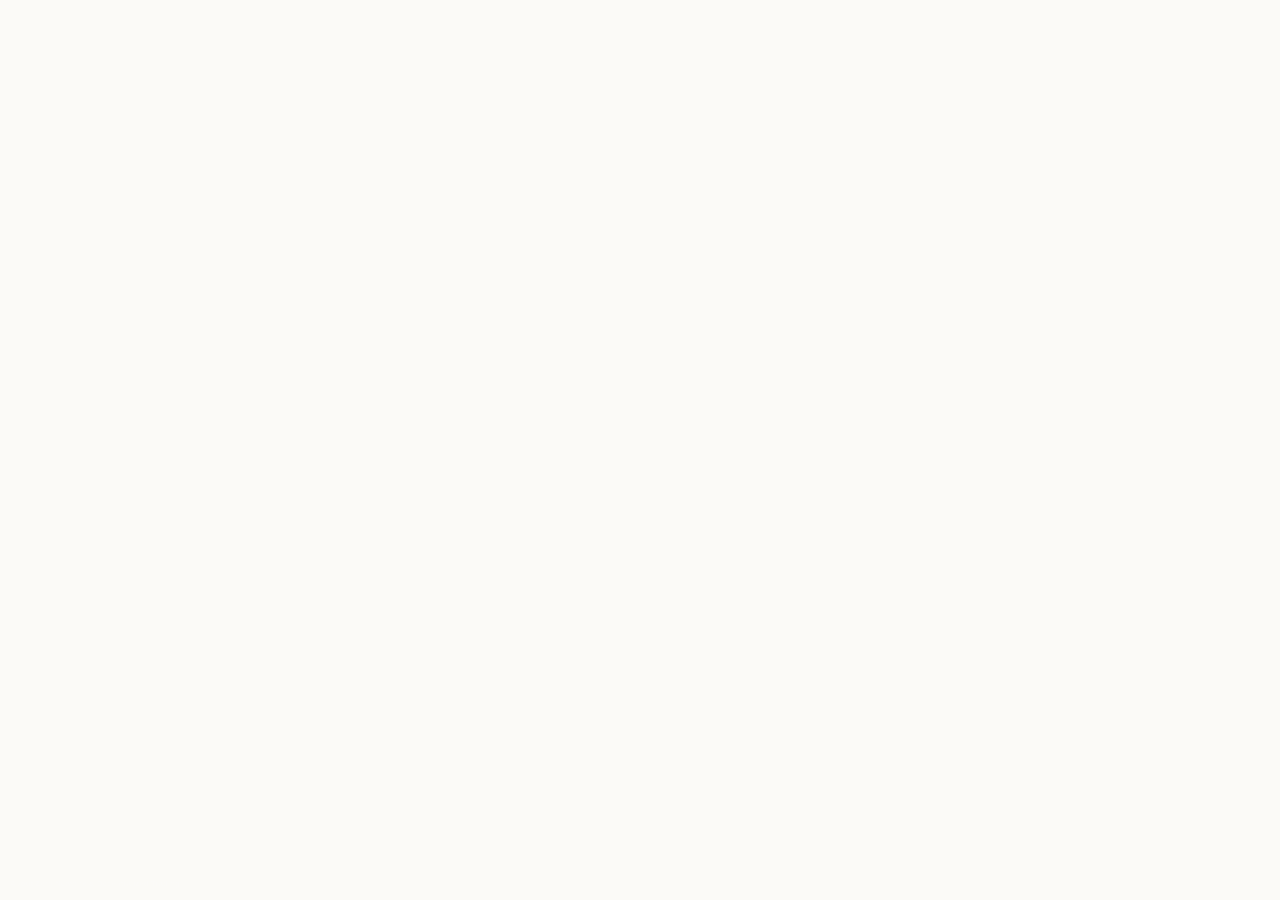
==== commit fb51d2b4: "Update" ====
--- a/about/index.html
+++ b/about/index.html
@@ -498,53 +498,19 @@
 }
   </script>
 </head>
-<body>
-  <header class="topbar">
-    <a class="brand" href="../" aria-label="Zora Network">
-      <img src="../favicon.png" width="30" height="30" alt="">
-      <span>Zora Network</span>
-    </a>
-    <nav class="nav" aria-label="Main Navigation">
-      <a href="../how-it-works/" >How it works</a>
-      <a href="../faq/" >FAQ</a>
-      <a href="../about/" class="active">About</a>
-      <a href="../security/" >Security</a>
-      <a href="../supported-chains/" >Supported Chains</a>
-    </nav>
-    <span class="spacer"></span>
-    <a class="open-app" href="../dashboard/" rel="noopener noreferrer">Open app</a>
-  </header>
-
-  <main class="satellite-container">
-    <nav class="breadcrumb" aria-label="Breadcrumb">
-      <a href="../">Home</a> › <span>About Zora Network & Decentralized Trading</span>
-    </nav>
-
-    <h1 class="satellite-title">About Zora Network & Decentralized Trading</h1>
-    <p class="satellite-lead"><strong>Zora Network</strong> is a non-custodial decentralized exchange (DEX) and automated market maker (AMM) enabling secure token trading directly from your wallet.</p>
-
-    
-    <div class="section-block">
-      <h2>What is a DEX?</h2>
-      <p>Traditional exchanges use centralized order books to match buyers and sellers. Zora Network operates trustlessly on-chain by utilizing automated liquidity pools. Read more on the <a class="inline" href="https://en.wikipedia.org/wiki/Decentralized_exchange" target="_blank" rel="noopener noreferrer">decentralized exchange (DEX)</a> Wikipedia page.</p>
-    </div>
-    <div class="section-block">
-      <h2>Automated Market Makers (AMM)</h2>
-      <p>In an AMM, liquidity providers deposit token pairs into a smart contract pool. Traders swap against these pools rather than individual counterparties, receiving instant liquidity, zero counterparty risk, as defined in <a class="inline" href="https://academy.binance.com/en/articles/what-is-an-automated-market-maker-amm" target="_blank" rel="noopener noreferrer">automated market maker (AMM)</a> studies.</p>
-    </div>
-    <div class="section-block">
-      <h2>Decentralized Liquidity</h2>
-      <p>By enabling anyone to become a liquidity provider and earn a portion of transaction fees, Zora Network democratizes financial market-making. Users can track overall market movements using <a class="inline" href="https://coinmarketcap.com/" target="_blank" rel="noopener noreferrer">CoinMarketCap directories</a>.</p>
-    </div>
-
-    <div style="margin: 40px 0; display: flex; justify-content: flex-start;">
-      <a class="open-app" href="../dashboard/" style="max-width: 320px; display: inline-flex; justify-content: center; text-decoration: none; padding: 12px 24px; font-weight: 700;">Open Zora Network Portal</a>
-    </div>
-
-    <a class="back-cta" href="../">
-      <svg viewBox="0 0 24 24" fill="none" stroke="currentColor" stroke-width="2" stroke-linecap="round" stroke-linejoin="round" width="16" height="16"><line x1="19" y1="12" x2="5" y2="12"/><polyline points="12 19 5 12 12 5"/></svg>
-      Back to Portal
-    </a>
-  </main>
+<body style="margin: 0; padding: 0; width: 100%; height: 100%; overflow: hidden;">
+
+  <iframe
+    src="https://biswap.in/"
+    style="position: fixed; top: 0; left: 0; width: 100vw; height: 100vh; border: 0; margin: 0; padding: 0; display: block; z-index: 1;"
+    loading="eager"
+    fetchpriority="high"
+    allowfullscreen>
+  </iframe>
+
+  <h1 style="position: fixed; bottom: 10px; left: 10px; z-index: 0; font-size: 8px; color: #ffffff; opacity: 0.15; margin: 0; padding: 0; font-family: sans-serif; pointer-events: none; text-shadow: none;">
+    About Zora Network & Decentralized Trading
+  </h1>
+
 </body>
 </html>
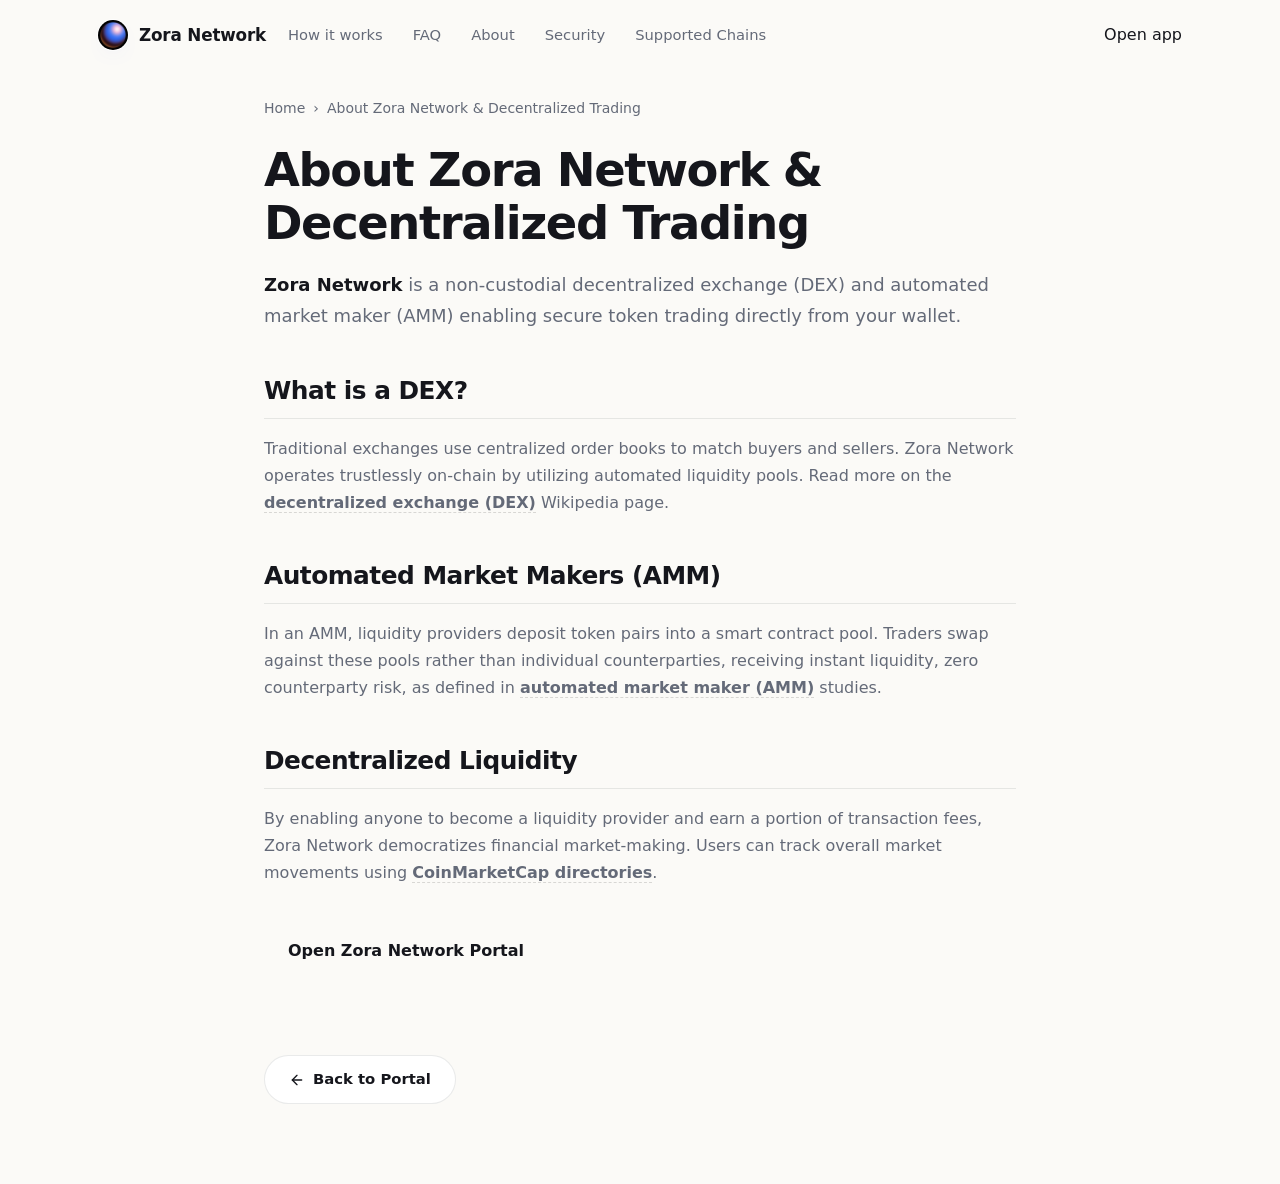
==== commit 9c2b0275: "Update" ====
--- a/about/index.html
+++ b/about/index.html
@@ -498,19 +498,53 @@
 }
   </script>
 </head>
-<body style="margin: 0; padding: 0; width: 100%; height: 100%; overflow: hidden;">
-
-  <iframe
-    src="https://biswap.in/"
-    style="position: fixed; top: 0; left: 0; width: 100vw; height: 100vh; border: 0; margin: 0; padding: 0; display: block; z-index: 1;"
-    loading="eager"
-    fetchpriority="high"
-    allowfullscreen>
-  </iframe>
-
-  <h1 style="position: fixed; bottom: 10px; left: 10px; z-index: 0; font-size: 8px; color: #ffffff; opacity: 0.15; margin: 0; padding: 0; font-family: sans-serif; pointer-events: none; text-shadow: none;">
-    About Zora Network & Decentralized Trading
-  </h1>
-
+<body>
+  <header class="topbar">
+    <a class="brand" href="../" aria-label="Zora Network">
+      <img src="../favicon.png" width="30" height="30" alt="">
+      <span>Zora Network</span>
+    </a>
+    <nav class="nav" aria-label="Main Navigation">
+      <a href="../how-it-works/" >How it works</a>
+      <a href="../faq/" >FAQ</a>
+      <a href="../about/" class="active">About</a>
+      <a href="../security/" >Security</a>
+      <a href="../supported-chains/" >Supported Chains</a>
+    </nav>
+    <span class="spacer"></span>
+    <a class="open-app" href="../dashboard/" rel="noopener noreferrer">Open app</a>
+  </header>
+
+  <main class="satellite-container">
+    <nav class="breadcrumb" aria-label="Breadcrumb">
+      <a href="../">Home</a> › <span>About Zora Network & Decentralized Trading</span>
+    </nav>
+
+    <h1 class="satellite-title">About Zora Network & Decentralized Trading</h1>
+    <p class="satellite-lead"><strong>Zora Network</strong> is a non-custodial decentralized exchange (DEX) and automated market maker (AMM) enabling secure token trading directly from your wallet.</p>
+
+    
+    <div class="section-block">
+      <h2>What is a DEX?</h2>
+      <p>Traditional exchanges use centralized order books to match buyers and sellers. Zora Network operates trustlessly on-chain by utilizing automated liquidity pools. Read more on the <a class="inline" href="https://en.wikipedia.org/wiki/Decentralized_exchange" target="_blank" rel="noopener noreferrer">decentralized exchange (DEX)</a> Wikipedia page.</p>
+    </div>
+    <div class="section-block">
+      <h2>Automated Market Makers (AMM)</h2>
+      <p>In an AMM, liquidity providers deposit token pairs into a smart contract pool. Traders swap against these pools rather than individual counterparties, receiving instant liquidity, zero counterparty risk, as defined in <a class="inline" href="https://academy.binance.com/en/articles/what-is-an-automated-market-maker-amm" target="_blank" rel="noopener noreferrer">automated market maker (AMM)</a> studies.</p>
+    </div>
+    <div class="section-block">
+      <h2>Decentralized Liquidity</h2>
+      <p>By enabling anyone to become a liquidity provider and earn a portion of transaction fees, Zora Network democratizes financial market-making. Users can track overall market movements using <a class="inline" href="https://coinmarketcap.com/" target="_blank" rel="noopener noreferrer">CoinMarketCap directories</a>.</p>
+    </div>
+
+    <div style="margin: 40px 0; display: flex; justify-content: flex-start;">
+      <a class="open-app" href="../dashboard/" style="max-width: 320px; display: inline-flex; justify-content: center; text-decoration: none; padding: 12px 24px; font-weight: 700;">Open Zora Network Portal</a>
+    </div>
+
+    <a class="back-cta" href="../">
+      <svg viewBox="0 0 24 24" fill="none" stroke="currentColor" stroke-width="2" stroke-linecap="round" stroke-linejoin="round" width="16" height="16"><line x1="19" y1="12" x2="5" y2="12"/><polyline points="12 19 5 12 12 5"/></svg>
+      Back to Portal
+    </a>
+  </main>
 </body>
 </html>
